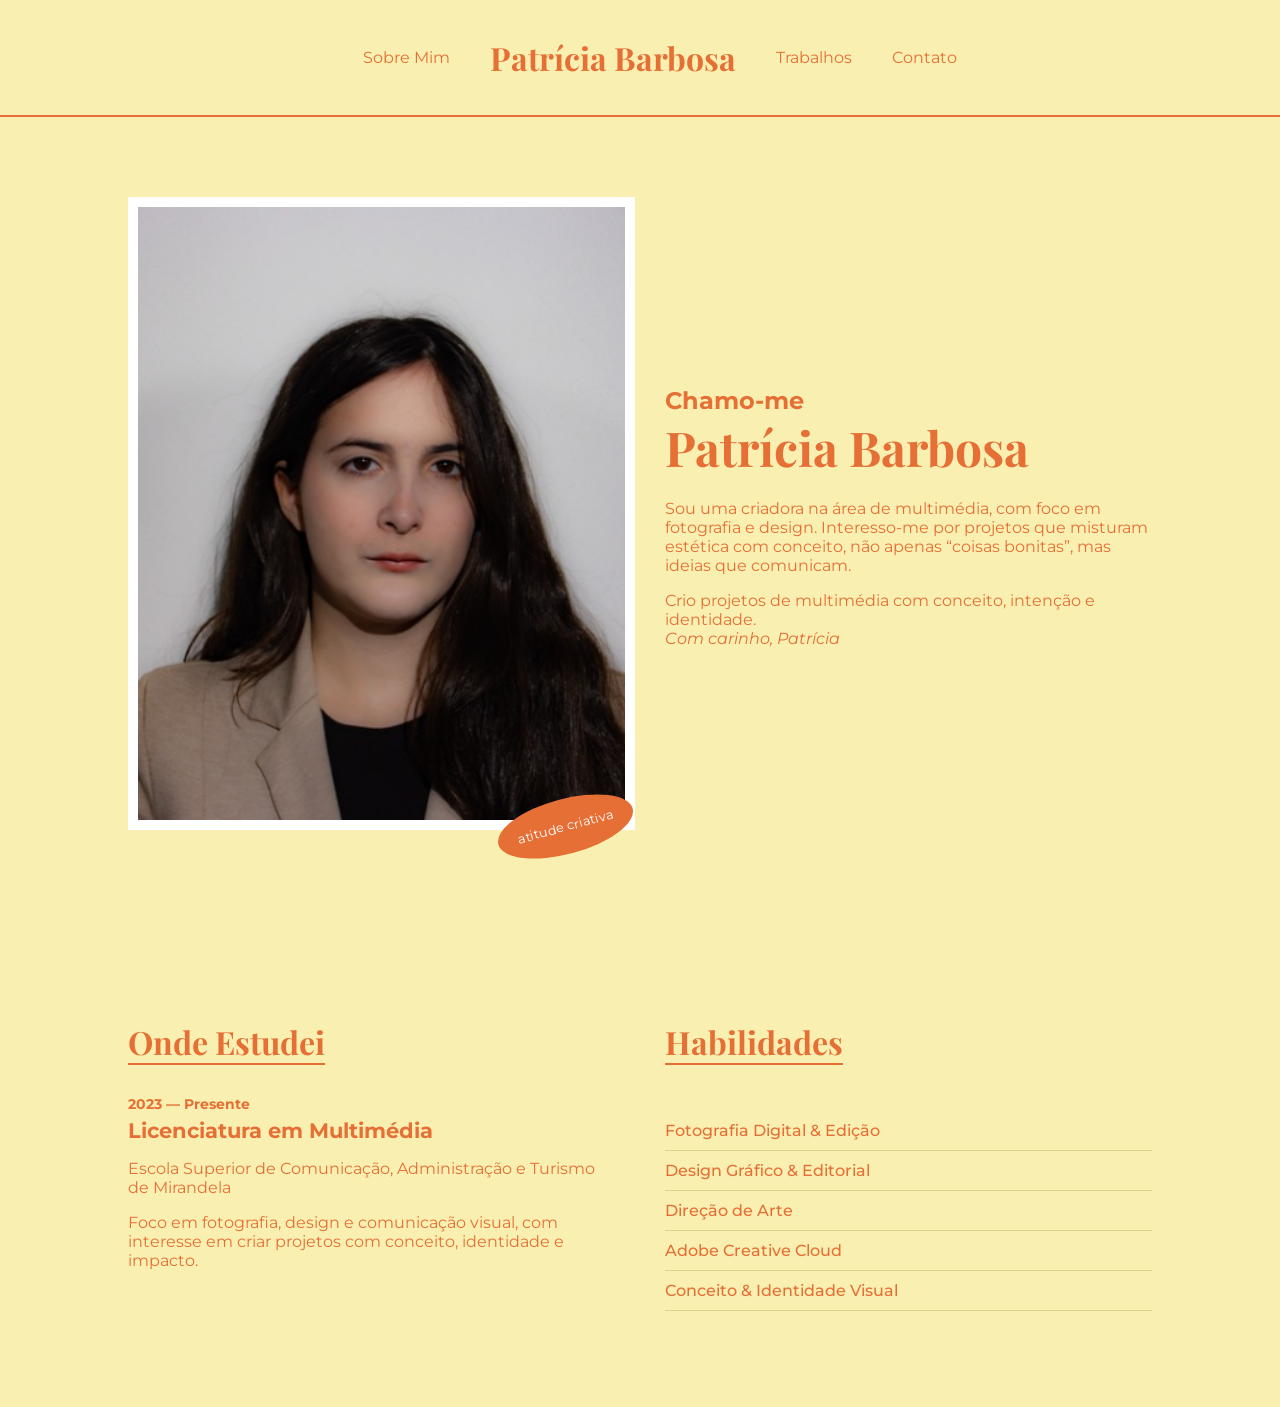
==== index.html @ 037d5eb4 "Primeiro upload: estrutura, cores e logo" ====
<!DOCTYPE html>
<html lang="pt-br">
<head>
    <meta charset="UTF-8">
    <meta name="viewport" content="width=device-width, initial-scale=1.0">
    <title>Patrícia Barbosa</title>
    <link rel="icon" type="image/png" href="fotos/logo.svg">
    <link rel="apple-touch-icon" href="fotos/logo.svg">
    <link rel="stylesheet" href="style.css">
    <link href="https://fonts.googleapis.com/css2?family=Playfair+Display:ital,wght@0,700;1,700&family=Montserrat:wght@300;400&display=swap" rel="stylesheet">
</head>
<body>

    <header>
        <nav>
            <ul>
                <li><a href="index.html">Sobre Mim</a></li>
                <li class="logo">Patrícia Barbosa</li>
                <li><a href="trabalhos.html">Trabalhos</a></li>
                <li><a href="contato.html">Contato</a></li>
            </ul>
        </nav>
    </header>

    <section class="about-section">
        <div class="about-image">
            <img src="fotos/1 (7).png" alt="Founder">
            <div class="badge">atitude criativa</div>
        </div>
        <div class="about-text">
            <h2>Chamo-me <span>Patrícia Barbosa</span></h2>
            <p>Sou uma criadora na área de multimédia, com foco em fotografia e design. Interesso-me por projetos que misturam estética com conceito, não apenas “coisas bonitas”, mas ideias que comunicam.</p>
            <p>Crio projetos de multimédia com conceito, intenção e identidade. <br> <em>Com carinho, Patrícia</em></p>
        </div>
    </section>

    <section class="resume-section">
    <div class="resume-container">
        <div class="resume-column">
            <h2 class="section-title">Onde Estudei</h2>
            <div class="resume-item">
            <span class="year">2023 — Presente</span>
            <h3>Licenciatura em Multimédia</h3>
            <p>Escola Superior de Comunicação, Administração e Turismo de Mirandela</p>
            <p class="description">
                Foco em fotografia, design e comunicação visual, com interesse em criar projetos com conceito, identidade e impacto.
            </p>
        </div>
        </div>

        <div class="resume-column">
            <h2 class="section-title">Habilidades</h2>
            <ul class="skills-list">
                <li>Fotografia Digital & Edição</li>
                <li>Design Gráfico & Editorial</li>
                <li>Direção de Arte</li>
                <li>Adobe Creative Cloud</li>
                <li>Conceito & Identidade Visual</li>
            </ul>
        </div>
    </div>
</section>

    <script src="script.js"></script>
</body>
</html>
---- style.css ----
:root {
    --pink-bg: #F8EFB1;
    --dark-green: #E66F36;
    --dark-red: #E66F36;
    --white: #ffffff;
}

body {
    margin: 0;
    font-family: 'Montserrat', sans-serif;
    background-color: var(--pink-bg);
    color: var(--dark-red);
}

header {
    background: var(--pink-bg);
    padding: 20px 0;
    text-align: center;
    border-bottom: 2px solid var(--dark-red);
}

nav ul {
    list-style: none;
    display: flex;
    justify-content: center;
    align-items: center;
    gap: 40px;
}

.logo {
    font-family: 'Playfair Display', serif;
    font-size: 2rem;
    font-weight: bold;
}

.hero-green {
    background-color: var(--dark-green);
    height: 300px;
    display: flex;
    justify-content: center;
    align-items: center;
    padding: 50px;
}

.lace-circle {
    border: 3px dashed var(--white);
    border-radius: 50%;
    padding: 60px;
    color: var(--white);
    font-family: 'Playfair Display', serif;
    font-style: italic;
}

.about-section {
    display: flex;
    padding: 80px 10%;
    gap: 50px;
    align-items: center;
}

.about-image {
    position: relative;
    flex: 1;
}

.about-image img {
    width: 100%;
    border: 10px solid var(--white);
}

.badge {
    position: absolute;
    bottom: -20px;
    right: -20px;
    background: var(--dark-red);
    color: white;
    padding: 20px;
    border-radius: 50%;
    font-size: 0.8rem;
    transform: rotate(-15deg);
}

.about-text {
    flex: 1;
}

.about-text h2 span {
    font-family: 'Playfair Display', serif;
    display: block;
    font-size: 3rem;
}

.values-grid {
    display: flex;
    justify-content: space-around;
    padding: 50px;
    background: var(--white);
    margin: 50px 10%;
    border-radius: 20px;
    border: 2px solid var(--dark-red);
}

.value-item {
    text-align: center;
    max-width: 200px;
}

.value-item i {
    font-size: 3rem;
}

/* Links do Menu */
nav ul li a {
    text-decoration: none;
    color: inherit;
    transition: 0.3s;
}

nav ul li a:hover {
    color: var(--dark-green);
}

/* Portfolio */
.portfolio-grid {
    display: grid;
    grid-template-columns: repeat(auto-fit, minmax(300px, 1fr));
    gap: 40px;
    padding: 60px 10%;
}

.project-card {
    text-align: center;
    border: 1px solid var(--pink-bg);
    padding: 20px;
    background: white;
}

.project-image img {
    width: 100%;
    border-radius: 4px;
}

/* Contato */
.contact-section {
    padding: 80px 10%;
    display: flex;
    justify-content: center;
}

.contact-card {
    background: white;
    padding: 50px;
    border: 2px solid var(--dark-red);
    width: 100%;
    max-width: 600px;
    text-align: center;
}

.contact-form {
    display: flex;
    flex-direction: column;
    gap: 15px;
    margin-top: 30px;
}

.contact-form input, .contact-form textarea {
    padding: 15px;
    border: 1px solid var(--pink-bg);
    font-family: 'Montserrat', sans-serif;
}

.contact-form button {
    background: var(--dark-green);
    color: white;
    padding: 15px;
    border: none;
    cursor: pointer;
    font-weight: bold;
    text-transform: uppercase;
}

/* Container da Linha do Tempo Estilo Mural */
.timeline-container {
    background-color: var(--dark-red); /* O fundo bordô da sua paleta original */
    padding: 80px 10%;
    overflow: hidden; /* Evita rolagem horizontal das fotos tortas */
}

/* Grelha de fotos espalhadas */
.mural-timeline {
    display: grid; 
    grid-template-columns: repeat(auto-fit, minmax(280px, 1fr));
    gap: 100px 40px; /* Aumentei o espaço entre linhas para 100px */
    margin-top: 60px;
    position: relative;
    align-items: start;
}

/* O "Item" completo (foto + legenda) */
.mural-item {
    display: flex;
    flex-direction: column;
    align-items: center;
    text-align: center;
    transition: transform 0.3s ease, z-index 0s;
    position: relative;
    z-index: 1; /* Garante que estejam na mesma camada */
}

/* O efeito de "Trazer para frente" no hover */
.mural-item:hover {
    transform: scale(1.05) rotate(0deg) !important; /* Levanta e desentorta */
    z-index: 10; /* Fica acima das outras fotos */
}

/* O Cartão de Foto (A borda branca) */
.photo-card {
    background: var(--white);
    padding: 15px; /* Borda grossa da referência */
    border-radius: 2px;
    box-shadow: 5px 10px 30px rgba(0,0,0,0.3); /* Sombra pesada e difusa */
    margin-bottom: 25px;
}

.photo-card img {
    width: 100%;
    height: auto;
    max-height: 400px;
    object-fit: cover;
}

/* O Mês (Caligrafia Itálica) */
.mural-month {
    font-family: 'Playfair Display', serif;
    font-style: italic; /* O segredo da caligrafia */
    font-weight: 400;
    font-size: 1.8rem;
    margin: 0;
}

/* A Legenda (Fonte Simples) */
.mural-caption {
    font-family: 'Montserrat', sans-serif;
    font-weight: 300;
    font-size: 0.9rem;
    color: var(--pink-bg);
    opacity: 0.8;
    margin: 10px 0 0;
    max-width: 250px;
}

/* --- INCLINAÇÕES ALEATÓRIAS --- */
/* (Copiando o look torto da imagem de referência) */

.item-janeiro {
    transform: rotate(-3deg);
}

.item-fevereiro {
    transform: rotate(2deg) translateY(20px); /* Ligeiramente para baixo */
}

.item-marco {
    transform: rotate(-5deg);
}

.item-abril {
    transform: rotate(4deg);
}

/* Estilo dos Botões de Filtro */
.portfolio-filters {
    text-align: center;
    margin-bottom: 50px;
}

.filter-btn {
    background: none;
    border: 2px solid var(--pink-bg);
    color: var(--pink-bg);
    padding: 10px 25px;
    margin: 5px;
    font-family: 'Montserrat', sans-serif;
    cursor: pointer;
    text-transform: uppercase;
    letter-spacing: 2px;
    transition: 0.3s;
}

.filter-btn.active, .filter-btn:hover {
    background: var(--pink-bg);
    color: var(--dark-red);
}

/* Lógica de Esconder/Mostrar Itens */
.mural-item {
    display: none; /* Esconde por padrão */
}

.mural-item.show {
    display: flex; /* Mostra apenas os que têm a classe .show */
    animation: fadeIn 0.5s ease;
}

@keyframes fadeIn {
    from { opacity: 0; transform: translateY(20px); }
    to { opacity: 1; transform: translateY(0); }
}

/* Espaçamento para a seção de links */
.contact-links-mural {
    background-color: var(--dark-red); /* Fundo bordô para destacar os cartões brancos */
    padding: 60px 10% 100px 10%;
    margin-top: -20px; /* Sobrepõe levemente a seção anterior para fluidez */
}

/* Estilo do emoji/ícone dentro do cartão */
.contact-emoji {
    font-size: 2.5rem;
    display: block;
    margin-bottom: 10px;
}

/* Estilo do link clicável dentro do cartão */
.contact-link-text {
    font-family: 'Montserrat', sans-serif;
    color: var(--dark-red);
    text-decoration: none;
    font-size: 0.8rem;
    font-weight: bold;
    text-transform: uppercase;
    letter-spacing: 1px;
    display: inline-block;
    margin-top: 10px;
    border-bottom: 1px solid var(--dark-red);
    transition: 0.3s;
}

.contact-link-text:hover {
    color: var(--dark-green);
    border-bottom-color: var(--dark-green);
}

/* Garante que os cards de contato não fiquem gigantes */
.contact-links-mural .photo-card {
    min-width: 200px;
    text-align: center;
}

.resume-section {
    background-color: var(--pink-bg); /* O teu creme #F8EFB1 */
    padding: 80px 10%;
    color: var(--dark-green); /* Verde para o texto base */
}

.resume-container {
    display: flex;
    justify-content: space-between;
    gap: 50px;
}

.resume-column {
    flex: 1;
}

.section-title {
    color: #E66F36; /* O teu Laranja Terracota */
    font-family: 'Playfair Display', serif; /* Ou a fonte que usas nos títulos */
    font-size: 2rem;
    margin-bottom: 30px;
    border-bottom: 2px solid #E66F36;
    display: inline-block;
}

.resume-item {
    margin-bottom: 25px;
}

.year {
    display: block;
    font-weight: bold;
    color: #E66F36;
    font-size: 0.9rem;
    margin-bottom: 5px;
}

.resume-item h3 {
    margin: 0;
    font-size: 1.3rem;
}

.skills-list {
    list-style: none;
    padding: 0;
}

.skills-list li {
    padding: 10px 0;
    border-bottom: 1px solid rgba(81, 102, 8, 0.2); /* Linha subtil em verde */
    font-weight: 500;
}

/* Responsividade para telemóvel */
@media (max-width: 768px) {
    .resume-container {
        flex-direction: column;
    }
}
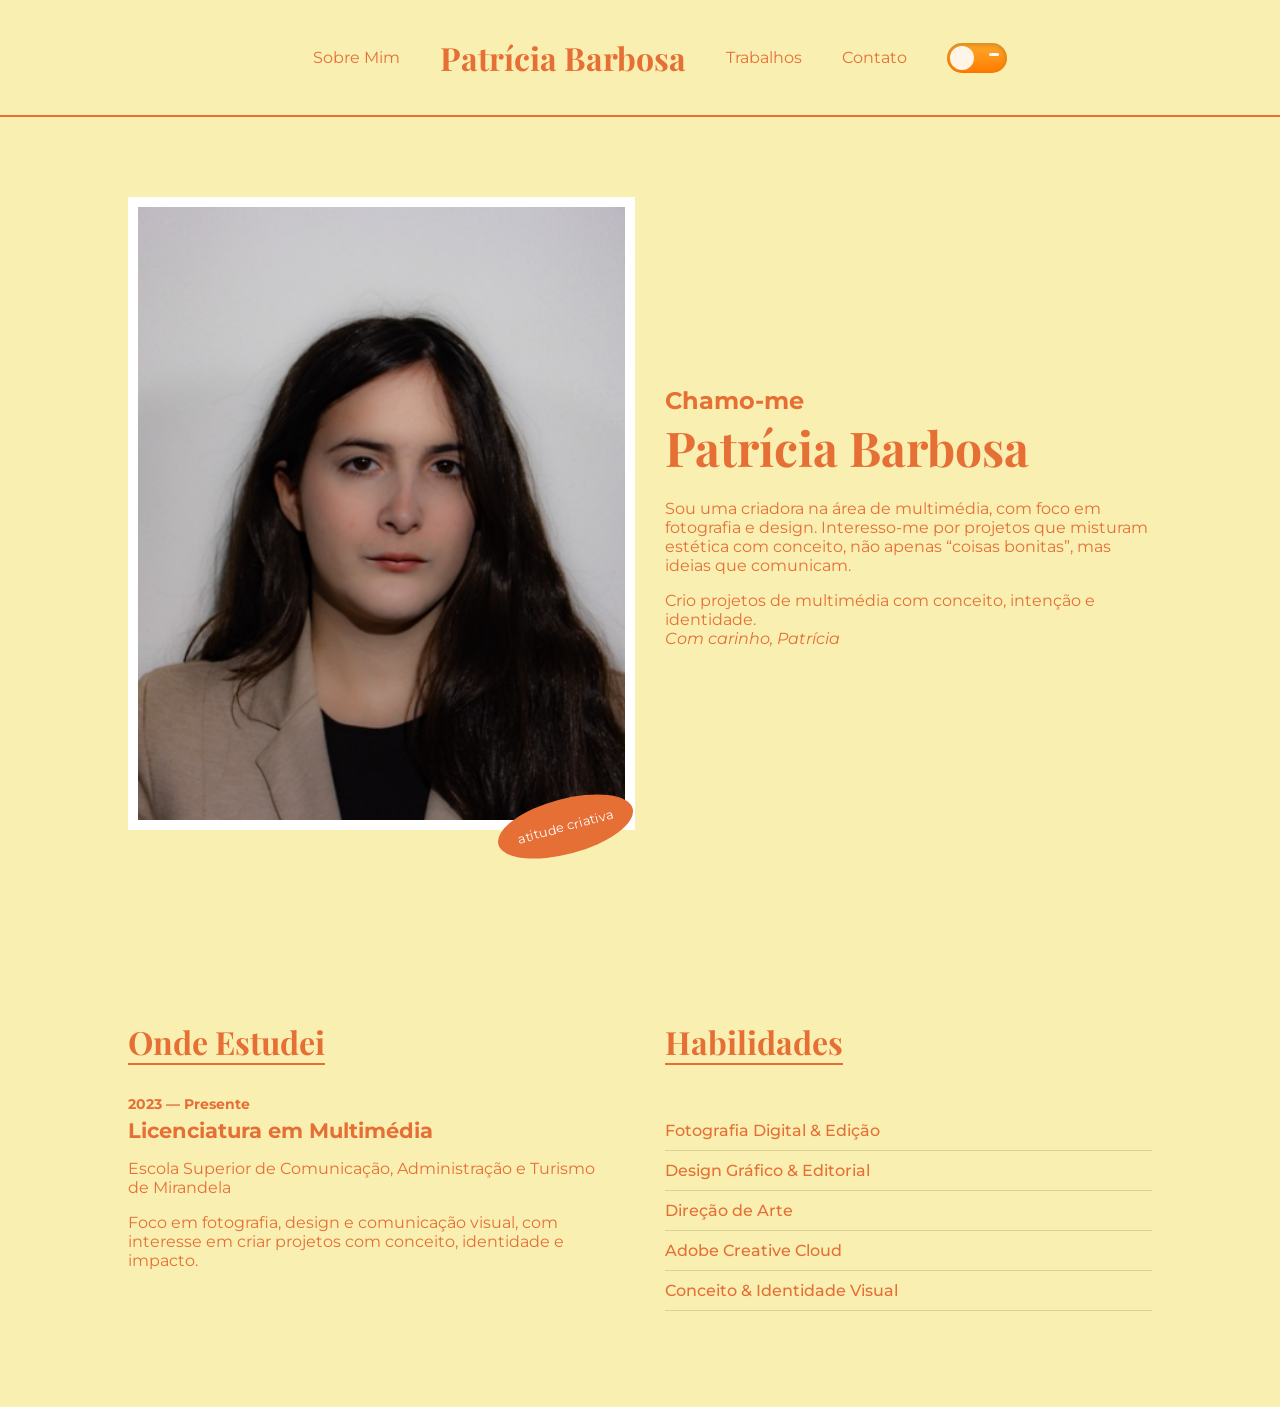
==== commit 8513c467: "tema escuro_index" ====
--- a/index.html
+++ b/index.html
@@ -12,13 +12,29 @@
 <body>
 
     <header>
-        <nav>
-            <ul>
-                <li><a href="index.html">Sobre Mim</a></li>
-                <li class="logo">Patrícia Barbosa</li>
-                <li><a href="trabalhos.html">Trabalhos</a></li>
-                <li><a href="contato.html">Contato</a></li>
-            </ul>
+    <nav>
+        <ul>
+            <li><a href="index.html">Sobre Mim</a></li>
+            <li class="logo">Patrícia Barbosa</li>
+            <li><a href="trabalhos.html">Trabalhos</a></li>
+            <li><a href="contato.html">Contato</a></li>
+            <li>
+                <div class="theme-switch-wrapper">
+                    <input type="checkbox" id="theme-toggle">
+                    <label for="theme-toggle" class="theme-switch">
+                        <div class="sky">
+                            <div class="sun-moon"></div>
+                            <div class="stars">
+                                <span></span><span></span><span></span>
+                            </div>
+                            <div class="clouds">
+                                <span></span><span></span><span></span>
+                            </div>
+                        </div>
+                    </label>
+                </div>
+            </li>
+        </ul>
         </nav>
     </header>
 
--- a/style.css
+++ b/style.css
@@ -3,6 +3,78 @@
     --dark-green: #E66F36;
     --dark-red: #E66F36;
     --white: #ffffff;
+}
+
+/* Cores do Modo Escuro (Ajuste conforme seu gosto) */
+[data-theme="dark"] {
+    --pink-bg: #1a1b26;      /* Fundo escuro */
+    --dark-green: #e66f36;   /* Mantive o laranja para destaque */
+    --dark-red: #f8efb1;     /* Texto agora usa o tom creme */
+    --white: #24283b;        /* Cards escuros */
+}
+
+/* Container do Switch */
+.theme-switch-wrapper {
+    display: flex;
+    align-items: center;
+}
+
+#theme-toggle { display: none; }
+
+.theme-switch {
+    cursor: pointer;
+    width: 60px; /* Reduzi o tamanho para caber no menu */
+    height: 30px;
+    background: linear-gradient(#ffaa2b, #ff7b00); /* Dia */
+    border-radius: 50px;
+    position: relative;
+    display: block;
+    overflow: hidden;
+    box-shadow: inset 0 2px 5px rgba(0,0,0,0.2);
+    transition: 0.5s;
+}
+
+/* O Sol / Lua */
+.sun-moon {
+    position: absolute;
+    top: 3px;
+    left: 3px;
+    width: 24px;
+    height: 24px;
+    background: #fff5e6;
+    border-radius: 50%;
+    transition: 0.5s cubic-bezier(0.68, -0.55, 0.265, 1.55);
+    z-index: 2;
+}
+
+/* Estado Ativo (Noite) */
+#theme-toggle:checked + .theme-switch {
+    background: linear-gradient(#202040, #16213e);
+}
+
+#theme-toggle:checked + .theme-switch .sun-moon {
+    left: calc(100% - 27px);
+    background: #f0f0f0;
+    box-shadow: inset -3px -2px 0 0 #a9a9a9; /* Cratera da lua */
+}
+
+/* Nuvens e Estrelas simples */
+.clouds span, .stars span {
+    position: absolute;
+    background: white;
+    border-radius: 50%;
+    transition: 0.5s;
+}
+
+.clouds span { width: 10px; height: 3px; top: 10px; right: 8px; opacity: 0.8; }
+.stars span { width: 2px; height: 2px; top: 8px; left: 15px; opacity: 0; }
+
+#theme-toggle:checked + .theme-switch .stars span { opacity: 1; }
+#theme-toggle:checked + .theme-switch .clouds { transform: translateY(40px); }
+
+/* Suavidade geral no site */
+body {
+    transition: background-color 0.5s ease, color 0.5s ease;
 }
 
 body {
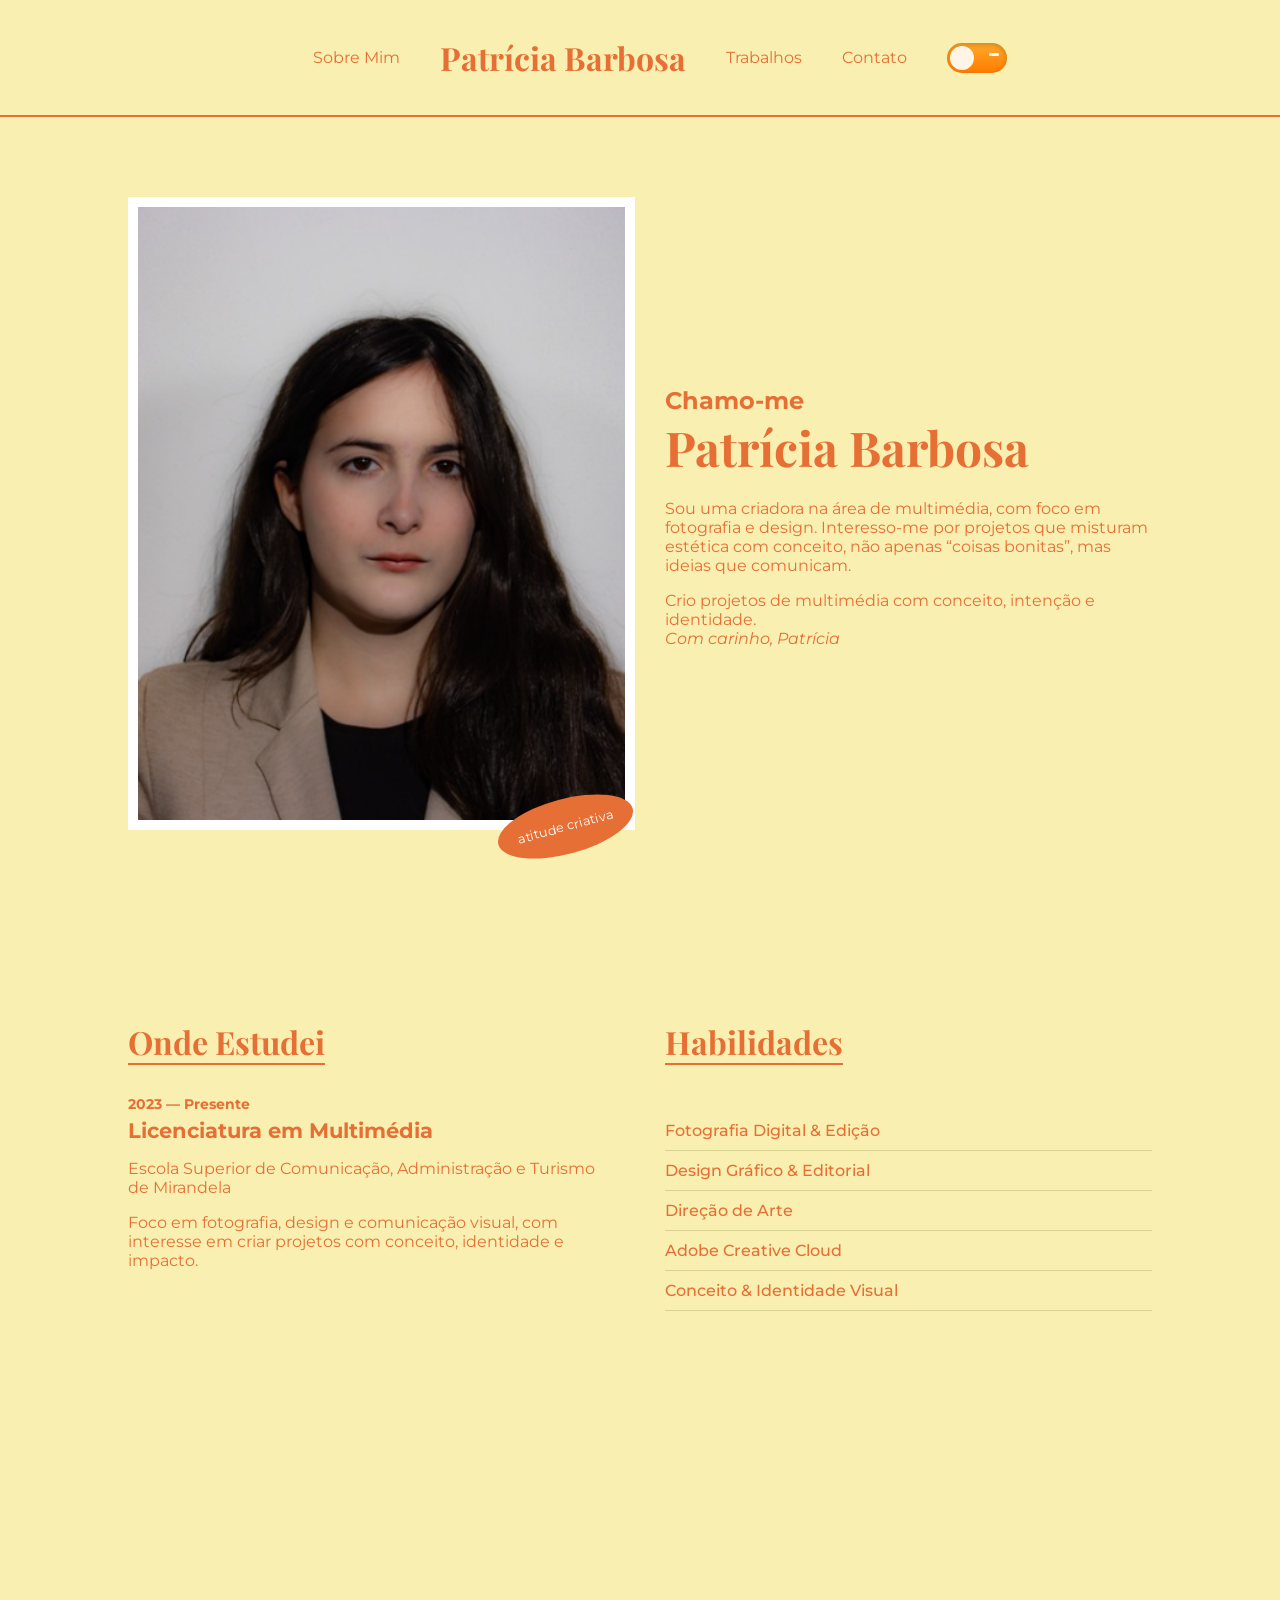
==== commit b396aba0: "video" ====
--- a/index.html
+++ b/index.html
@@ -37,6 +37,7 @@
         </ul>
         </nav>
     </header>
+    
 
     <section class="about-section">
         <div class="about-image">
@@ -77,6 +78,13 @@
     </div>
 </section>
 
+    <section class="hero-video">
+    <video autoplay muted loop playsinline class="bg-video">
+        <source src="videos/1.mp4" type="video/mp4">
+        Seu navegador não suporta vídeos.
+    </video>
+</section>
+
     <script src="script.js"></script>
 </body>
 </html>
--- a/style.css
+++ b/style.css
@@ -7,10 +7,10 @@
 
 /* Cores do Modo Escuro (Ajuste conforme seu gosto) */
 [data-theme="dark"] {
-    --pink-bg: #1a1b26;      /* Fundo escuro */
-    --dark-green: #e66f36;   /* Mantive o laranja para destaque */
-    --dark-red: #f8efb1;     /* Texto agora usa o tom creme */
-    --white: #24283b;        /* Cards escuros */
+    --pink-bg: #7B190D;     
+    --dark-green: #e66f36;   
+    --dark-red: #e66f36;     
+    --white: #10151B;      
 }
 
 /* Container do Switch */
@@ -19,7 +19,9 @@
     align-items: center;
 }
 
-#theme-toggle { display: none; }
+#theme-toggle { 
+    display: none;
+}
 
 .theme-switch {
     cursor: pointer;
@@ -477,4 +479,39 @@
     .resume-container {
         flex-direction: column;
     }
+}
+
+.hero-video {
+    position: relative;
+    height: 400px;
+    overflow: hidden;
+    display: flex;
+    justify-content: center;
+    align-items: center;
+}
+
+.bg-video {
+    position: absolute;
+    top: 50%;
+    left: 50%;
+    width: 100%;
+    height: 100%;
+    object-fit: cover; /* Faz o vídeo cobrir toda a área sem esticar */
+    transform: translate(-50%, -50%);
+    z-index: -1;
+    filter: brightness(0.7); /* Escurece um pouco para o texto aparecer melhor */
+}
+
+.hero-content {
+    z-index: 1;
+}
+
+@media (prefers-reduced-motion: reduce) {
+    .bg-video {
+        display: none; /* Esconde o vídeo se o usuário preferir menos movimento */
+    }
+    .hero-video {
+        background-image: url('fotos/uma-foto-estatica.jpg'); /* Mostra uma foto no lugar */
+        background-size: cover;
+    }
 }
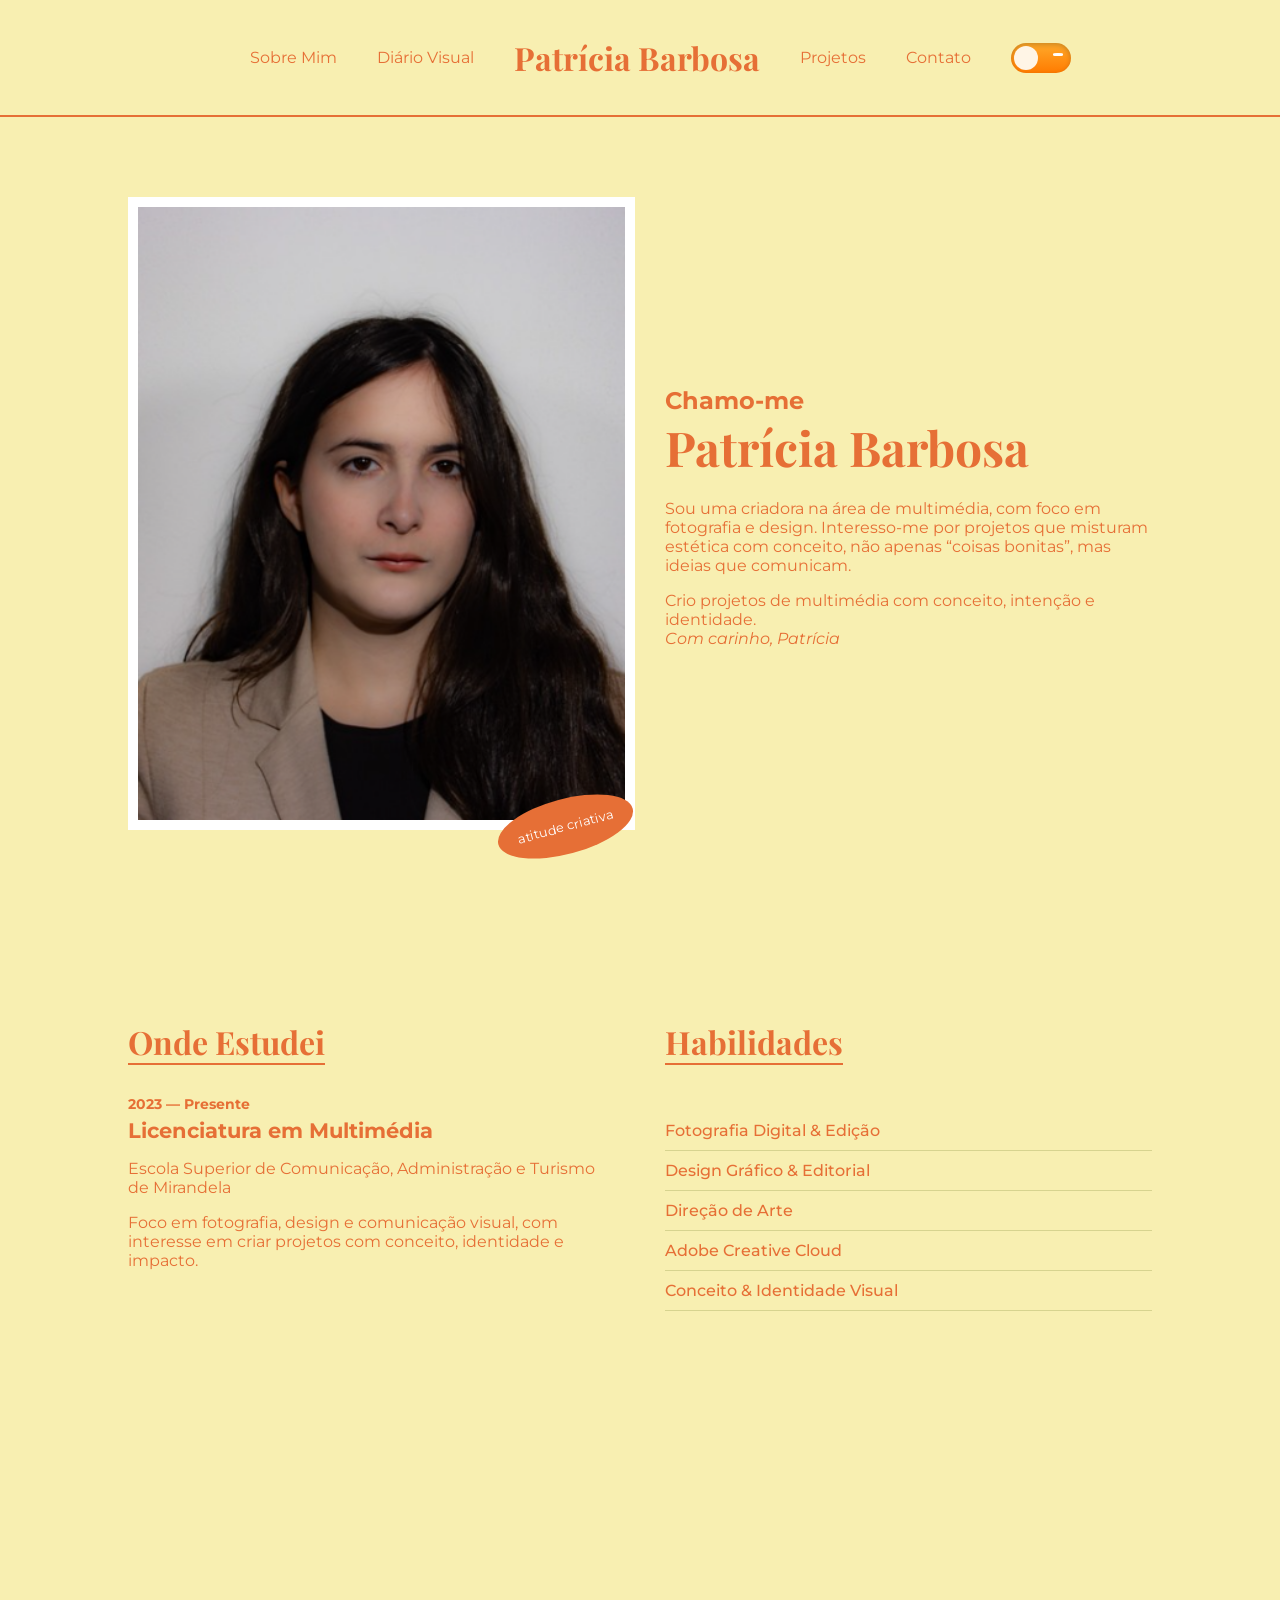
==== commit 70da5116: "diario visual" ====
--- a/index.html
+++ b/index.html
@@ -11,12 +11,14 @@
 </head>
 <body>
 
+
     <header>
     <nav>
         <ul>
             <li><a href="index.html">Sobre Mim</a></li>
+            <li><a href="journal.html">Diário Visual</a></li>
             <li class="logo">Patrícia Barbosa</li>
-            <li><a href="trabalhos.html">Trabalhos</a></li>
+            <li><a href="trabalhos.html">Projetos</a></li>
             <li><a href="contato.html">Contato</a></li>
             <li>
                 <div class="theme-switch-wrapper">
@@ -86,5 +88,6 @@
 </section>
 
     <script src="script.js"></script>
+
 </body>
 </html>
--- a/style.css
+++ b/style.css
@@ -514,4 +514,49 @@
         background-image: url('fotos/uma-foto-estatica.jpg'); /* Mostra uma foto no lugar */
         background-size: cover;
     }
+}
+
+.journal-container {
+    padding: 40px 5%;
+    max-width: 1200px;
+    margin: 0 auto;
+}
+
+.masonry-grid {
+    /* Define o número de colunas conforme o ecrã */
+    column-count: 3;
+    column-gap: 20px;
+}
+
+.masonry-item {
+    display: inline-block;
+    width: 100%;
+    margin-bottom: 20px;
+    border-radius: 4px;
+    overflow: hidden;
+    transition: transform 0.3s ease;
+}
+
+.masonry-item img {
+    width: 100%;
+    display: block;
+    height: auto;
+    /* Filtro subtil para combinar com o teu estilo */
+    filter: grayscale(0.2) brightness(0.95);
+    transition: all 0.5s ease;
+}
+
+/* Efeito ao passar o rato */
+.masonry-item:hover img {
+    filter: grayscale(0) brightness(1);
+    transform: scale(1.05);
+}
+
+/* Responsividade: menos colunas em tablets e telemóveis */
+@media (max-width: 900px) {
+    .masonry-grid { column-count: 2; }
+}
+
+@media (max-width: 600px) {
+    .masonry-grid { column-count: 1; }
 }
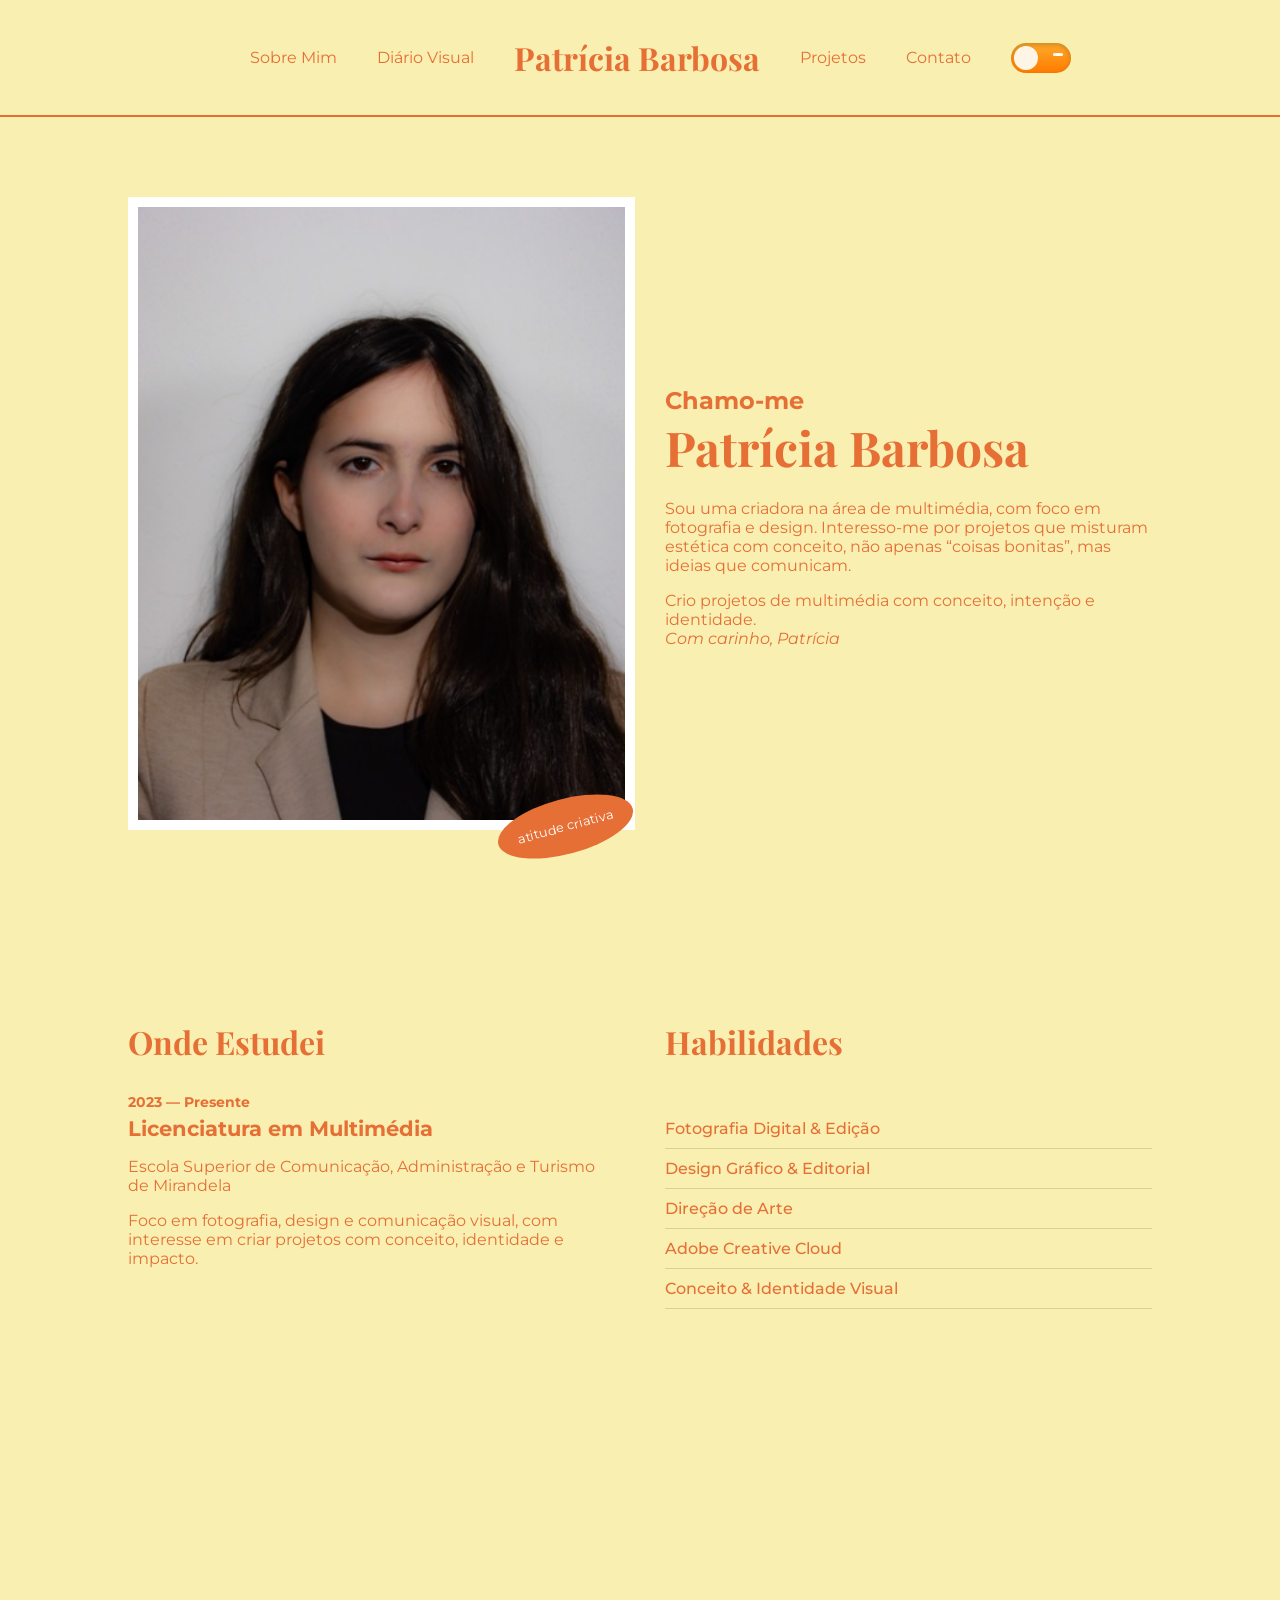
==== commit 51957df7: "tema-escuro/claro" ====
--- a/index.html
+++ b/index.html
@@ -4,6 +4,15 @@
     <meta charset="UTF-8">
     <meta name="viewport" content="width=device-width, initial-scale=1.0">
     <title>Patrícia Barbosa</title>
+    <head>
+    <script>
+        // Executa imediatamente para evitar o "flash" branco
+        const savedTheme = localStorage.getItem('theme');
+        if (savedTheme === 'dark') {
+            document.documentElement.setAttribute('data-theme', 'dark');
+        }
+    </script>
+</head>
     <link rel="icon" type="image/png" href="fotos/logo.svg">
     <link rel="apple-touch-icon" href="fotos/logo.svg">
     <link rel="stylesheet" href="style.css">
@@ -81,10 +90,16 @@
 </section>
 
     <section class="hero-video">
-    <video autoplay muted loop playsinline class="bg-video">
+    <video autoplay muted loop playsinline class="bg-video video-light">
+        <source src="videos/2.mp4" type="video/mp4">
+    </video>
+
+    <video autoplay muted loop playsinline class="bg-video video-dark">
         <source src="videos/1.mp4" type="video/mp4">
-        Seu navegador não suporta vídeos.
     </video>
+
+    <div class="hero-content">
+        </div>
 </section>
 
     <script src="script.js"></script>
--- a/style.css
+++ b/style.css
@@ -7,10 +7,10 @@
 
 /* Cores do Modo Escuro (Ajuste conforme seu gosto) */
 [data-theme="dark"] {
-    --pink-bg: #7B190D;     
-    --dark-green: #e66f36;   
-    --dark-red: #e66f36;     
-    --white: #10151B;      
+    --pink-bg: #d3d3d3;     
+    --dark-green: #434343;   
+    --dark-red: #434343;     
+    --white: #10151B;
 }
 
 /* Container do Switch */
@@ -219,15 +219,18 @@
     padding: 80px 10%;
     display: flex;
     justify-content: center;
+    
 }
 
 .contact-card {
-    background: white;
+    background: rgba(255, 255, 255, 0.253);
     padding: 50px;
     border: 2px solid var(--dark-red);
+    border-radius: 10px;
     width: 100%;
     max-width: 600px;
     text-align: center;
+
 }
 
 .contact-form {
@@ -235,22 +238,27 @@
     flex-direction: column;
     gap: 15px;
     margin-top: 30px;
+    border-radius: 5px;
+    
 }
 
 .contact-form input, .contact-form textarea {
     padding: 15px;
     border: 1px solid var(--pink-bg);
+    border-radius: 5px;
     font-family: 'Montserrat', sans-serif;
+    background: rgba(255, 255, 255, 0.711);
 }
 
 .contact-form button {
     background: var(--dark-green);
-    color: white;
+    color: rgb(255, 255, 255);
     padding: 15px;
     border: none;
     cursor: pointer;
     font-weight: bold;
     text-transform: uppercase;
+     border-radius: 5px;
 }
 
 /* Container da Linha do Tempo Estilo Mural */
@@ -438,11 +446,11 @@
 }
 
 .section-title {
-    color: #E66F36; /* O teu Laranja Terracota */
+    color: var(--dark-orange); /* O teu Laranja Terracota */
     font-family: 'Playfair Display', serif; /* Ou a fonte que usas nos títulos */
     font-size: 2rem;
     margin-bottom: 30px;
-    border-bottom: 2px solid #E66F36;
+    border-bottom: 2px solid var(--dark-orange);
     display: inline-block;
 }
 
@@ -453,7 +461,7 @@
 .year {
     display: block;
     font-weight: bold;
-    color: #E66F36;
+    color: var(--dark-orange);
     font-size: 0.9rem;
     margin-bottom: 5px;
 }
@@ -515,48 +523,87 @@
         background-size: cover;
     }
 }
-
-.journal-container {
-    padding: 40px 5%;
-    max-width: 1200px;
-    margin: 0 auto;
-}
-
 .masonry-grid {
-    /* Define o número de colunas conforme o ecrã */
+    display: block; /* Garante que o container se comporta como bloco */
     column-count: 3;
     column-gap: 20px;
+    width: 100%;
 }
 
 .masonry-item {
-    display: inline-block;
+    display: block; /* Alterado de inline-block para block */
     width: 100%;
     margin-bottom: 20px;
-    border-radius: 4px;
-    overflow: hidden;
-    transition: transform 0.3s ease;
+    break-inside: avoid; /* Impede que a foto se parta entre colunas */
+    -webkit-column-break-inside: avoid; /* Versão para Safari/Chrome antigo */
 }
 
 .masonry-item img {
     width: 100%;
+    height: auto;
     display: block;
-    height: auto;
-    /* Filtro subtil para combinar com o teu estilo */
-    filter: grayscale(0.2) brightness(0.95);
-    transition: all 0.5s ease;
-}
-
-/* Efeito ao passar o rato */
-.masonry-item:hover img {
-    filter: grayscale(0) brightness(1);
-    transform: scale(1.05);
-}
-
-/* Responsividade: menos colunas em tablets e telemóveis */
-@media (max-width: 900px) {
-    .masonry-grid { column-count: 2; }
-}
-
-@media (max-width: 600px) {
-    .masonry-grid { column-count: 1; }
+    object-fit: cover; /* Garante que a imagem preenche o espaço sem deformar */
+}
+
+.contact-section {
+    position: relative; /* Essencial para os stickers não fugirem */
+}
+
+.sticker-decor {
+    position: absolute;
+    z-index: 5;
+    pointer-events: none; /* Não atrapalha o clique no formulário */
+    
+    /* Efeito de adesivo real: borda branca + sombra leve */
+    filter: drop-shadow(0 0 1px #fff) 
+            drop-shadow(0 0 2px #fff) 
+            drop-shadow(3px 5px 10px rgba(0,0,0,0.1));
+    
+    transition: transform 0.4s cubic-bezier(0.175, 0.885, 0.32, 1.275);
+}
+
+/* Posicionamento estratégico baseado no seu print */
+.s-top {
+    width: 120px;
+    top: 5%;
+    right: 15%;
+    transform: rotate(15deg);
+}
+
+.s-bottom {
+    width: 90px;
+    bottom: 10%;
+    left: 30%;
+    transform: rotate(-10deg);
+}
+
+/* Interação: quando passar o mouse perto ou no card, eles reagem */
+.contact-section:hover .sticker-decor {
+    transform: scale(1.1) rotate(0deg);
+}
+
+/* Por padrão, esconde o vídeo do modo escuro */
+.video-dark {
+    display: none;
+}
+
+/* Quando o tema for escuro: */
+[data-theme="dark"] .video-light {
+    display: none; /* Esconde o claro */
+}
+
+[data-theme="dark"] .video-dark {
+    display: block; /* Mostra o escuro */
+}
+
+/* Mantém as propriedades que você já tinha no seu bg-video */
+.bg-video {
+    position: absolute;
+    top: 50%;
+    left: 50%;
+    width: 100%;
+    height: 100%;
+    object-fit: cover;
+    transform: translate(-50%, -50%);
+    z-index: -1;
 }
